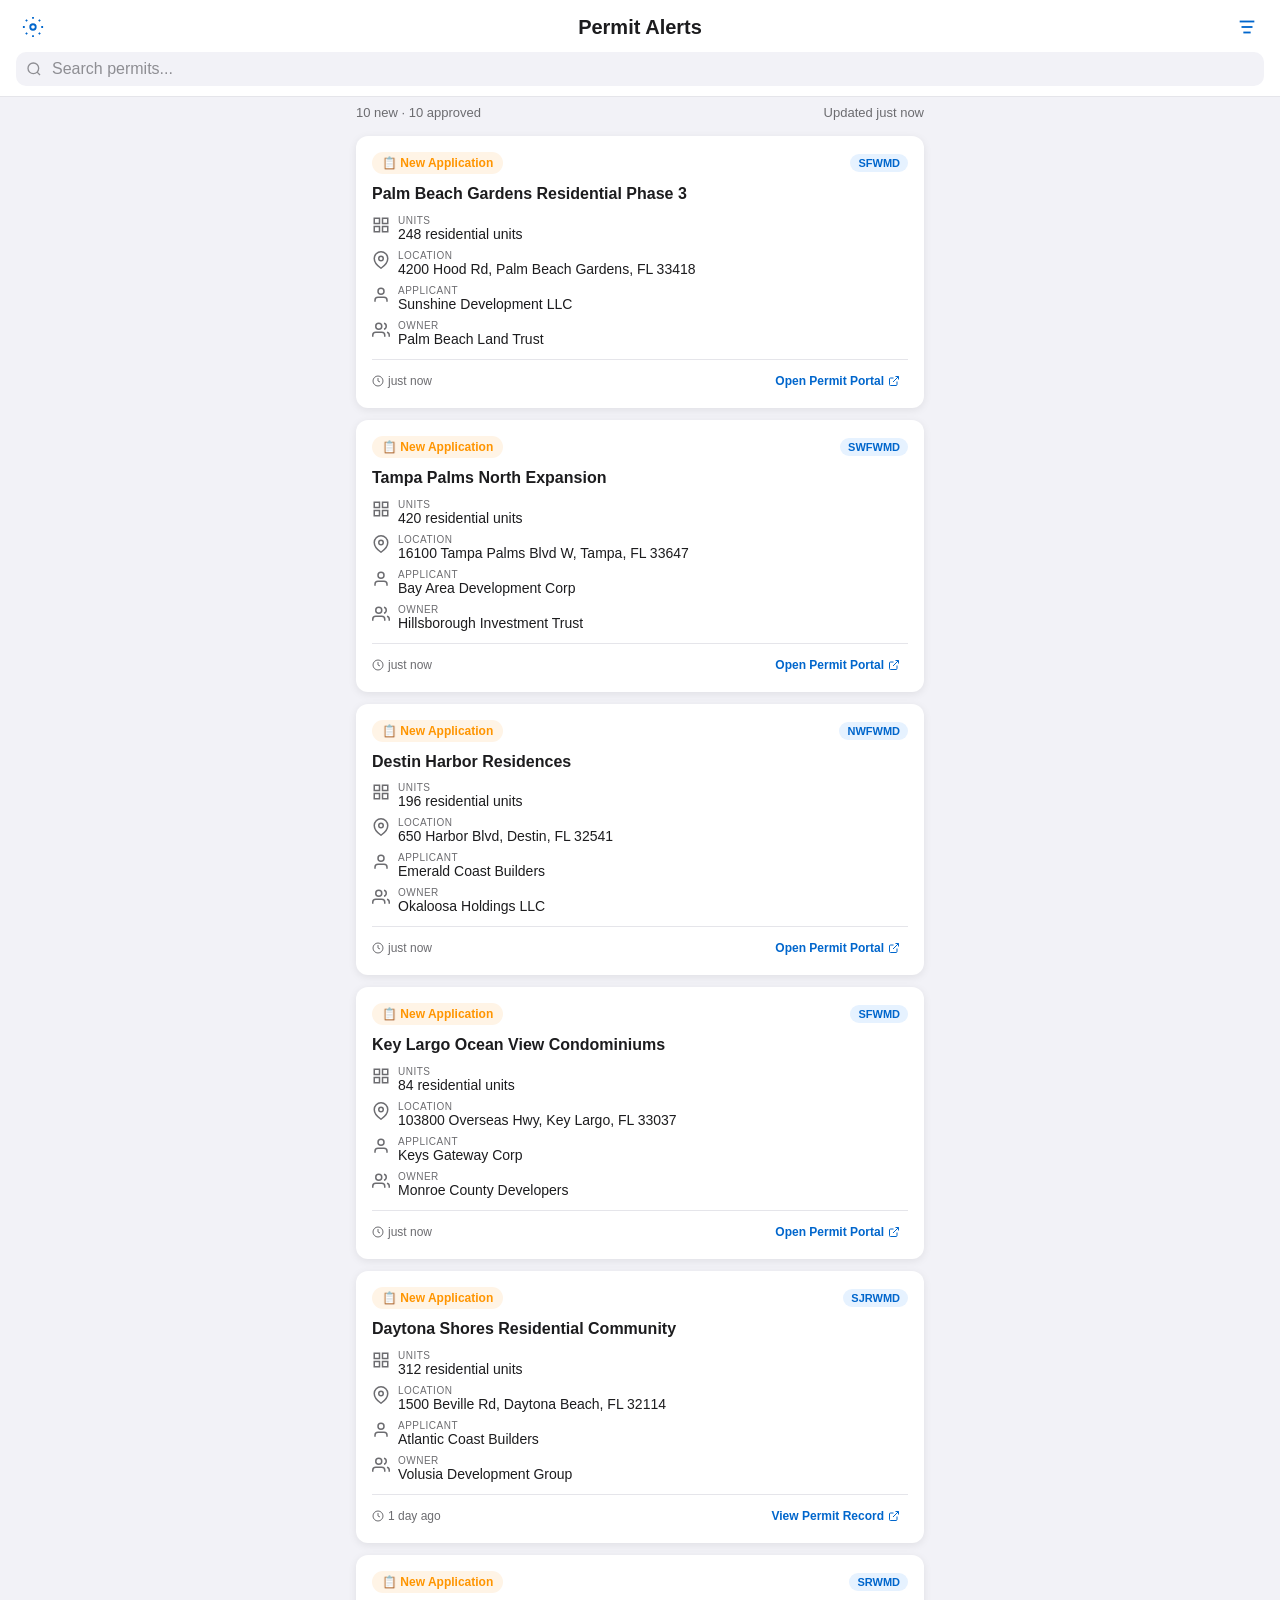
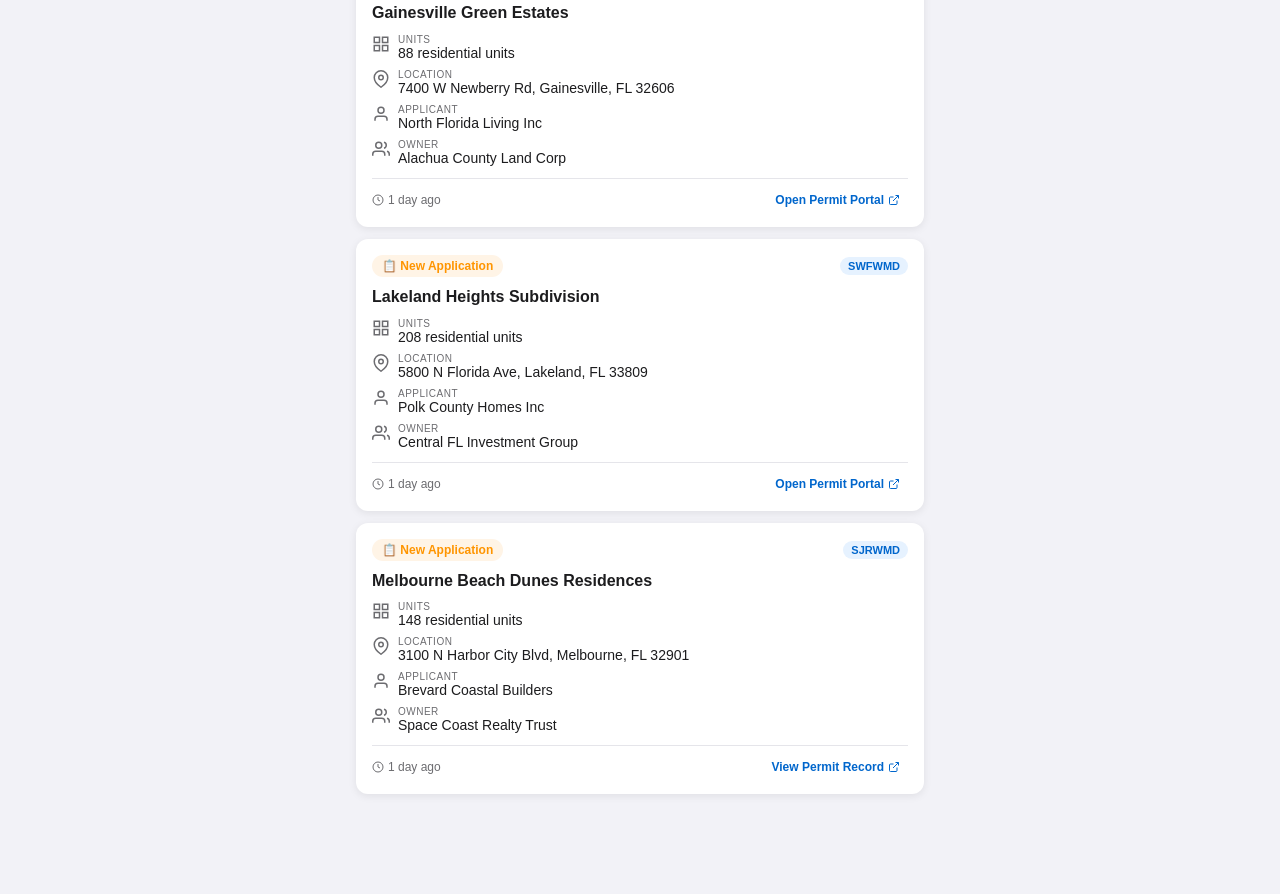
==== index.html @ a098323e "Copy webapp files to root for GitHub Pages deployment GitHub Pages serves from the root directory. C" ====
<!DOCTYPE html>
<html lang="en">
<head>
    <meta charset="UTF-8">
    <meta name="viewport" content="width=device-width, initial-scale=1.0, viewport-fit=cover">
    <meta name="apple-mobile-web-app-capable" content="yes">
    <meta name="apple-mobile-web-app-status-bar-style" content="black-translucent">
    <meta name="apple-mobile-web-app-title" content="FL Permits">
    <meta name="theme-color" content="#0066cc">
    <meta name="description" content="Track Florida residential water management district permits">

    <title>FL Water Permit Tracker</title>

    <link rel="manifest" href="manifest.json">
    <link rel="apple-touch-icon" href="icons/icon-192.png">
    <link rel="stylesheet" href="css/styles.css">
</head>
<body>
    <!-- App Shell -->
    <div id="app">
        <!-- Header -->
        <header class="app-header">
            <div class="header-content">
                <div class="header-left">
                    <button id="settings-btn" class="icon-btn" aria-label="Settings">
                        <svg width="22" height="22" viewBox="0 0 24 24" fill="none" stroke="currentColor" stroke-width="2">
                            <circle cx="12" cy="12" r="3"/><path d="M12 1v2M12 21v2M4.22 4.22l1.42 1.42M18.36 18.36l1.42 1.42M1 12h2M21 12h2M4.22 19.78l1.42-1.42M18.36 5.64l1.42-1.42"/>
                        </svg>
                    </button>
                </div>
                <h1 class="header-title">Permit Alerts</h1>
                <div class="header-right">
                    <button id="filter-btn" class="icon-btn" aria-label="Filter">
                        <svg width="22" height="22" viewBox="0 0 24 24" fill="none" stroke="currentColor" stroke-width="2">
                            <line x1="4" y1="6" x2="20" y2="6"/><line x1="6" y1="12" x2="18" y2="12"/><line x1="8" y1="18" x2="16" y2="18"/>
                        </svg>
                        <span id="filter-badge" class="filter-badge hidden">0</span>
                    </button>
                </div>
            </div>
            <!-- Search Bar -->
            <div class="search-container">
                <svg class="search-icon" width="16" height="16" viewBox="0 0 24 24" fill="none" stroke="currentColor" stroke-width="2">
                    <circle cx="11" cy="11" r="8"/><line x1="21" y1="21" x2="16.65" y2="16.65"/>
                </svg>
                <input type="search" id="search-input" class="search-input" placeholder="Search permits...">
            </div>
        </header>

        <!-- Summary Bar -->
        <div id="summary-bar" class="summary-bar">
            <span id="summary-text" class="summary-text"></span>
            <span id="update-time" class="update-time"></span>
        </div>

        <!-- Active Filters Bar -->
        <div id="active-filters" class="active-filters hidden">
            <span class="filter-info">
                <svg width="14" height="14" viewBox="0 0 24 24" fill="none" stroke="currentColor" stroke-width="2">
                    <line x1="4" y1="6" x2="20" y2="6"/><line x1="6" y1="12" x2="18" y2="12"/><line x1="8" y1="18" x2="16" y2="18"/>
                </svg>
                <span id="filter-count-text"></span>
            </span>
            <button id="clear-filters-btn" class="clear-filters-btn">Clear</button>
        </div>

        <!-- Main Permit Feed -->
        <main id="permit-feed" class="permit-feed">
            <!-- Cards injected here -->
        </main>

        <!-- Loading Spinner -->
        <div id="loading-spinner" class="loading-spinner">
            <div class="spinner"></div>
            <p>Loading permits...</p>
        </div>

        <!-- Load More Spinner -->
        <div id="load-more" class="load-more hidden">
            <div class="spinner small"></div>
        </div>

        <!-- End of List -->
        <div id="end-of-list" class="end-of-list hidden">
            All permits loaded
        </div>

        <!-- Empty State -->
        <div id="empty-state" class="empty-state hidden">
            <svg width="48" height="48" viewBox="0 0 24 24" fill="none" stroke="#999" stroke-width="1.5">
                <circle cx="11" cy="11" r="8"/><line x1="21" y1="21" x2="16.65" y2="16.65"/>
            </svg>
            <h3>No permits match your filters</h3>
            <p>Try adjusting your filter criteria or search terms.</p>
            <button id="reset-filters-btn" class="btn-secondary">Reset Filters</button>
        </div>
    </div>

    <!-- Detail Modal -->
    <div id="detail-modal" class="modal hidden">
        <div class="modal-content">
            <div class="modal-header">
                <button id="detail-back-btn" class="icon-btn" aria-label="Back">
                    <svg width="22" height="22" viewBox="0 0 24 24" fill="none" stroke="currentColor" stroke-width="2">
                        <polyline points="15 18 9 12 15 6"/>
                    </svg>
                </button>
                <h2 class="modal-title">Permit Details</h2>
                <div style="width:36px"></div>
            </div>
            <div id="detail-body" class="modal-body">
                <!-- Injected by JS -->
            </div>
        </div>
    </div>

    <!-- Filter Modal -->
    <div id="filter-modal" class="modal hidden">
        <div class="modal-content">
            <div class="modal-header">
                <div style="width:50px"></div>
                <h2 class="modal-title">Filters</h2>
                <button id="filter-done-btn" class="text-btn">Done</button>
            </div>
            <div class="modal-body" id="filter-body">
                <!-- Districts -->
                <div class="filter-section">
                    <h3 class="filter-section-title">Water Management Districts</h3>
                    <div id="district-filters"></div>
                </div>
                <!-- Statuses -->
                <div class="filter-section">
                    <h3 class="filter-section-title">Permit Status</h3>
                    <div id="status-filters"></div>
                </div>
                <!-- Sort -->
                <div class="filter-section">
                    <h3 class="filter-section-title">Sort Order</h3>
                    <div id="sort-options"></div>
                </div>
                <!-- Reset -->
                <div class="filter-section">
                    <button id="reset-all-btn" class="btn-destructive">Reset All Filters</button>
                </div>
            </div>
        </div>
    </div>

    <!-- Settings Modal -->
    <div id="settings-modal" class="modal hidden">
        <div class="modal-content">
            <div class="modal-header">
                <div style="width:50px"></div>
                <h2 class="modal-title">Settings</h2>
                <button id="settings-done-btn" class="text-btn">Done</button>
            </div>
            <div class="modal-body">
                <div class="filter-section">
                    <h3 class="filter-section-title">Notifications</h3>
                    <div class="toggle-row">
                        <span>Daily Update Alerts</span>
                        <label class="toggle">
                            <input type="checkbox" id="notif-toggle" checked>
                            <span class="toggle-slider"></span>
                        </label>
                    </div>
                    <p class="setting-hint" id="notif-hint">Updates daily at 4:00 PM EST</p>
                </div>
                <div class="filter-section">
                    <h3 class="filter-section-title">Water Management Districts</h3>
                    <div id="district-links"></div>
                </div>
                <div class="filter-section">
                    <h3 class="filter-section-title">About</h3>
                    <div class="info-row"><span>Version</span><span class="secondary">1.0.0</span></div>
                    <div class="info-row"><span>Data Source</span><span class="secondary">FL Water Mgmt Districts</span></div>
                </div>
            </div>
        </div>
    </div>

    <script src="js/data.js"></script>
    <script src="js/app.js"></script>
</body>
</html>
---- css/styles.css ----
/* ========================================
   FL Water Permit Tracker - PWA Styles
   ======================================== */

:root {
    --primary: #0066cc;
    --primary-light: #e6f0ff;
    --green: #34c759;
    --green-light: #e8f9ee;
    --orange: #ff9500;
    --orange-light: #fff4e6;
    --red: #ff3b30;
    --red-light: #ffe8e6;
    --blue: #007aff;
    --blue-light: #e6f2ff;
    --gray: #8e8e93;
    --gray-light: #f2f2f7;
    --gray-medium: #c7c7cc;
    --text-primary: #1c1c1e;
    --text-secondary: #6c6c70;
    --bg: #f2f2f7;
    --card-bg: #ffffff;
    --header-bg: #ffffff;
    --divider: #e5e5ea;
    --shadow: rgba(0,0,0,0.08);
    --radius: 12px;
    --safe-top: env(safe-area-inset-top, 0px);
    --safe-bottom: env(safe-area-inset-bottom, 0px);
}

@media (prefers-color-scheme: dark) {
    :root {
        --text-primary: #f5f5f7;
        --text-secondary: #98989d;
        --bg: #000000;
        --card-bg: #1c1c1e;
        --header-bg: #1c1c1e;
        --divider: #38383a;
        --shadow: rgba(0,0,0,0.3);
        --gray-light: #2c2c2e;
        --primary-light: #1a3352;
        --green-light: #1a3326;
        --orange-light: #332a1a;
        --red-light: #331a1a;
        --blue-light: #1a2a3d;
    }
}

* {
    margin: 0;
    padding: 0;
    box-sizing: border-box;
    -webkit-tap-highlight-color: transparent;
}

body {
    font-family: -apple-system, BlinkMacSystemFont, 'SF Pro Text', 'Helvetica Neue', sans-serif;
    background: var(--bg);
    color: var(--text-primary);
    -webkit-font-smoothing: antialiased;
    overflow-x: hidden;
}

/* ---- Header ---- */

.app-header {
    position: sticky;
    top: 0;
    z-index: 100;
    background: var(--header-bg);
    padding-top: var(--safe-top);
    border-bottom: 1px solid var(--divider);
}

.header-content {
    display: flex;
    align-items: center;
    justify-content: space-between;
    padding: 10px 16px 8px;
}

.header-title {
    font-size: 20px;
    font-weight: 700;
}

.header-left, .header-right {
    width: 40px;
    display: flex;
    align-items: center;
}

.header-right {
    justify-content: flex-end;
}

.icon-btn {
    background: none;
    border: none;
    color: var(--primary);
    cursor: pointer;
    padding: 6px;
    border-radius: 8px;
    position: relative;
    display: flex;
    align-items: center;
    justify-content: center;
}

.icon-btn:active {
    background: var(--gray-light);
}

.text-btn {
    background: none;
    border: none;
    color: var(--primary);
    font-size: 16px;
    font-weight: 600;
    cursor: pointer;
    padding: 6px 12px;
}

.filter-badge {
    position: absolute;
    top: 2px;
    right: 2px;
    width: 8px;
    height: 8px;
    background: var(--red);
    border-radius: 50%;
}

/* ---- Search ---- */

.search-container {
    position: relative;
    padding: 0 16px 10px;
}

.search-icon {
    position: absolute;
    left: 26px;
    top: 50%;
    transform: translateY(calc(-50% - 5px));
    color: var(--gray);
}

.search-input {
    width: 100%;
    padding: 8px 12px 8px 36px;
    border: none;
    border-radius: 10px;
    background: var(--gray-light);
    font-size: 16px;
    color: var(--text-primary);
    outline: none;
    -webkit-appearance: none;
}

.search-input::placeholder {
    color: var(--gray);
}

/* ---- Summary Bar ---- */

.summary-bar {
    display: flex;
    justify-content: space-between;
    align-items: center;
    padding: 8px 16px;
    font-size: 13px;
    color: var(--text-secondary);
}

.active-filters {
    display: flex;
    align-items: center;
    justify-content: space-between;
    padding: 6px 16px;
    background: var(--blue-light);
    font-size: 13px;
    color: var(--primary);
}

.filter-info {
    display: flex;
    align-items: center;
    gap: 6px;
}

.clear-filters-btn {
    background: none;
    border: none;
    color: var(--primary);
    font-size: 13px;
    font-weight: 600;
    cursor: pointer;
}

/* ---- Permit Feed ---- */

.permit-feed {
    padding: 8px 16px 100px;
    display: flex;
    flex-direction: column;
    gap: 12px;
}

/* ---- Permit Card ---- */

.permit-card {
    background: var(--card-bg);
    border-radius: var(--radius);
    padding: 16px;
    box-shadow: 0 2px 8px var(--shadow);
    cursor: pointer;
    transition: transform 0.15s ease;
}

.permit-card:active {
    transform: scale(0.98);
}

.card-header {
    display: flex;
    justify-content: space-between;
    align-items: center;
    margin-bottom: 10px;
}

.status-badge {
    display: inline-flex;
    align-items: center;
    gap: 4px;
    padding: 4px 10px;
    border-radius: 20px;
    font-size: 12px;
    font-weight: 600;
}

.status-badge.new-application {
    background: var(--orange-light);
    color: var(--orange);
}

.status-badge.approved {
    background: var(--green-light);
    color: var(--green);
}

.status-badge.under-review {
    background: var(--blue-light);
    color: var(--blue);
}

.status-badge.denied {
    background: var(--red-light);
    color: var(--red);
}

.status-badge.expired {
    background: var(--gray-light);
    color: var(--gray);
}

.district-tag {
    font-size: 11px;
    font-weight: 700;
    padding: 3px 8px;
    border-radius: 20px;
    background: var(--blue-light);
    color: var(--primary);
}

.card-project {
    font-size: 16px;
    font-weight: 600;
    margin-bottom: 10px;
    line-height: 1.3;
}

.card-info {
    display: flex;
    flex-direction: column;
    gap: 8px;
    margin-bottom: 12px;
}

.info-item {
    display: flex;
    align-items: flex-start;
    gap: 8px;
}

.info-item .info-icon {
    width: 18px;
    height: 18px;
    flex-shrink: 0;
    color: var(--text-secondary);
    margin-top: 1px;
}

.info-item .info-content {
    flex: 1;
}

.info-label {
    font-size: 10px;
    text-transform: uppercase;
    color: var(--text-secondary);
    letter-spacing: 0.5px;
}

.info-value {
    font-size: 14px;
    color: var(--text-primary);
}

.card-divider {
    border: none;
    border-top: 1px solid var(--divider);
    margin: 0 0 10px;
}

.card-footer {
    display: flex;
    justify-content: space-between;
    align-items: center;
}

.card-date {
    font-size: 12px;
    color: var(--text-secondary);
    display: flex;
    align-items: center;
    gap: 4px;
}

.district-link {
    font-size: 12px;
    font-weight: 600;
    color: var(--primary);
    text-decoration: none;
    display: flex;
    align-items: center;
    gap: 4px;
    padding: 4px 8px;
    border-radius: 6px;
    background: none;
    border: none;
    cursor: pointer;
}

.district-link:active {
    background: var(--primary-light);
}

/* ---- Loading / Empty States ---- */

.loading-spinner {
    display: flex;
    flex-direction: column;
    align-items: center;
    justify-content: center;
    padding: 60px 20px;
    color: var(--text-secondary);
    font-size: 14px;
    gap: 16px;
}

.spinner {
    width: 32px;
    height: 32px;
    border: 3px solid var(--gray-light);
    border-top-color: var(--primary);
    border-radius: 50%;
    animation: spin 0.8s linear infinite;
}

.spinner.small {
    width: 24px;
    height: 24px;
    border-width: 2px;
}

@keyframes spin {
    to { transform: rotate(360deg); }
}

.load-more {
    display: flex;
    justify-content: center;
    padding: 20px;
}

.end-of-list {
    text-align: center;
    padding: 20px;
    font-size: 13px;
    color: var(--text-secondary);
}

.empty-state {
    display: flex;
    flex-direction: column;
    align-items: center;
    text-align: center;
    padding: 60px 20px;
    gap: 12px;
    color: var(--text-secondary);
}

.empty-state h3 {
    color: var(--text-primary);
    font-size: 18px;
}

.empty-state p {
    font-size: 14px;
}

/* ---- Buttons ---- */

.btn-secondary {
    padding: 10px 20px;
    border: 1.5px solid var(--primary);
    border-radius: 10px;
    background: none;
    color: var(--primary);
    font-size: 15px;
    font-weight: 600;
    cursor: pointer;
    margin-top: 8px;
}

.btn-primary {
    display: flex;
    align-items: center;
    justify-content: center;
    gap: 8px;
    width: 100%;
    padding: 14px;
    border: none;
    border-radius: var(--radius);
    background: var(--primary);
    color: white;
    font-size: 16px;
    font-weight: 600;
    cursor: pointer;
}

.btn-primary:active {
    opacity: 0.85;
}

.btn-destructive {
    width: 100%;
    padding: 12px;
    border: none;
    border-radius: 10px;
    background: none;
    color: var(--red);
    font-size: 16px;
    font-weight: 500;
    cursor: pointer;
    text-align: center;
}

/* ---- Modals ---- */

.modal {
    position: fixed;
    inset: 0;
    z-index: 200;
    background: var(--bg);
    transform: translateX(100%);
    transition: transform 0.3s cubic-bezier(0.25, 0.46, 0.45, 0.94);
    overflow: hidden;
}

.modal.visible {
    transform: translateX(0);
}

.modal-content {
    height: 100%;
    display: flex;
    flex-direction: column;
}

.modal-header {
    display: flex;
    align-items: center;
    justify-content: space-between;
    padding: 10px 16px;
    padding-top: calc(10px + var(--safe-top));
    background: var(--header-bg);
    border-bottom: 1px solid var(--divider);
    min-height: 50px;
}

.modal-title {
    font-size: 18px;
    font-weight: 600;
}

.modal-body {
    flex: 1;
    overflow-y: auto;
    -webkit-overflow-scrolling: touch;
    padding-bottom: calc(20px + var(--safe-bottom));
}

/* ---- Detail View ---- */

.detail-header-card {
    background: var(--gray-light);
    border-radius: var(--radius);
    padding: 16px;
    margin: 16px;
}

.detail-project-name {
    font-size: 20px;
    font-weight: 700;
    margin: 8px 0 4px;
}

.detail-app-number {
    font-size: 14px;
    color: var(--text-secondary);
}

.detail-district-name {
    font-size: 12px;
    color: var(--text-secondary);
    text-align: right;
}

.detail-section {
    background: var(--gray-light);
    border-radius: var(--radius);
    padding: 16px;
    margin: 0 16px 12px;
}

.detail-section-title {
    font-size: 15px;
    font-weight: 600;
    margin-bottom: 12px;
}

.detail-row {
    margin-bottom: 10px;
}

.detail-row:last-child {
    margin-bottom: 0;
}

.detail-row .info-label {
    font-size: 11px;
    text-transform: uppercase;
    color: var(--text-secondary);
    letter-spacing: 0.5px;
    margin-bottom: 2px;
}

.detail-row .info-value {
    font-size: 15px;
}

.detail-link-btn {
    margin: 16px;
}

/* ---- Filter View ---- */

.filter-section {
    padding: 16px;
    border-bottom: 1px solid var(--divider);
}

.filter-section-title {
    font-size: 13px;
    font-weight: 600;
    text-transform: uppercase;
    color: var(--text-secondary);
    letter-spacing: 0.5px;
    margin-bottom: 12px;
}

.toggle-row {
    display: flex;
    justify-content: space-between;
    align-items: center;
    padding: 8px 0;
    font-size: 16px;
}

.toggle {
    position: relative;
    display: inline-block;
    width: 51px;
    height: 31px;
    flex-shrink: 0;
}

.toggle input {
    opacity: 0;
    width: 0;
    height: 0;
}

.toggle-slider {
    position: absolute;
    inset: 0;
    background: var(--gray-medium);
    border-radius: 31px;
    transition: 0.3s;
    cursor: pointer;
}

.toggle-slider::before {
    content: '';
    position: absolute;
    width: 27px;
    height: 27px;
    left: 2px;
    bottom: 2px;
    background: white;
    border-radius: 50%;
    transition: 0.3s;
    box-shadow: 0 1px 3px rgba(0,0,0,0.2);
}

.toggle input:checked + .toggle-slider {
    background: var(--green);
}

.toggle input:checked + .toggle-slider::before {
    transform: translateX(20px);
}

.filter-toggle-row {
    display: flex;
    justify-content: space-between;
    align-items: center;
    padding: 10px 0;
    border-bottom: 1px solid var(--divider);
}

.filter-toggle-row:last-child {
    border-bottom: none;
}

.filter-toggle-label {
    display: flex;
    flex-direction: column;
    gap: 2px;
}

.filter-toggle-name {
    font-size: 16px;
}

.filter-toggle-desc {
    font-size: 12px;
    color: var(--text-secondary);
}

.sort-option {
    display: flex;
    align-items: center;
    justify-content: space-between;
    padding: 12px 0;
    border-bottom: 1px solid var(--divider);
    cursor: pointer;
    font-size: 16px;
}

.sort-option:last-child {
    border-bottom: none;
}

.sort-check {
    color: var(--primary);
    font-weight: 700;
    font-size: 18px;
}

/* ---- Settings ---- */

.setting-hint {
    font-size: 13px;
    color: var(--text-secondary);
    margin-top: 4px;
}

.info-row {
    display: flex;
    justify-content: space-between;
    padding: 10px 0;
    font-size: 16px;
    border-bottom: 1px solid var(--divider);
}

.info-row:last-child {
    border-bottom: none;
}

.secondary {
    color: var(--text-secondary);
    font-size: 14px;
}

.district-link-item {
    display: flex;
    justify-content: space-between;
    align-items: center;
    padding: 12px 0;
    border-bottom: 1px solid var(--divider);
    cursor: pointer;
    text-decoration: none;
    color: var(--text-primary);
}

.district-link-item:last-child {
    border-bottom: none;
}

.district-link-item .district-info {
    display: flex;
    flex-direction: column;
    gap: 2px;
}

.district-link-item .district-name {
    font-size: 16px;
    font-weight: 500;
}

.district-link-item .district-full {
    font-size: 12px;
    color: var(--text-secondary);
}

.district-link-item svg {
    color: var(--gray);
    flex-shrink: 0;
}

/* ---- Pull to Refresh ---- */

.pull-indicator {
    text-align: center;
    padding: 10px;
    color: var(--text-secondary);
    font-size: 13px;
    transition: opacity 0.3s;
}

/* ---- Utility ---- */

.hidden {
    display: none !important;
}

/* ---- Responsive ---- */

@media (min-width: 600px) {
    .permit-feed {
        max-width: 600px;
        margin: 0 auto;
    }
    .summary-bar, .active-filters {
        max-width: 600px;
        margin-left: auto;
        margin-right: auto;
    }
}
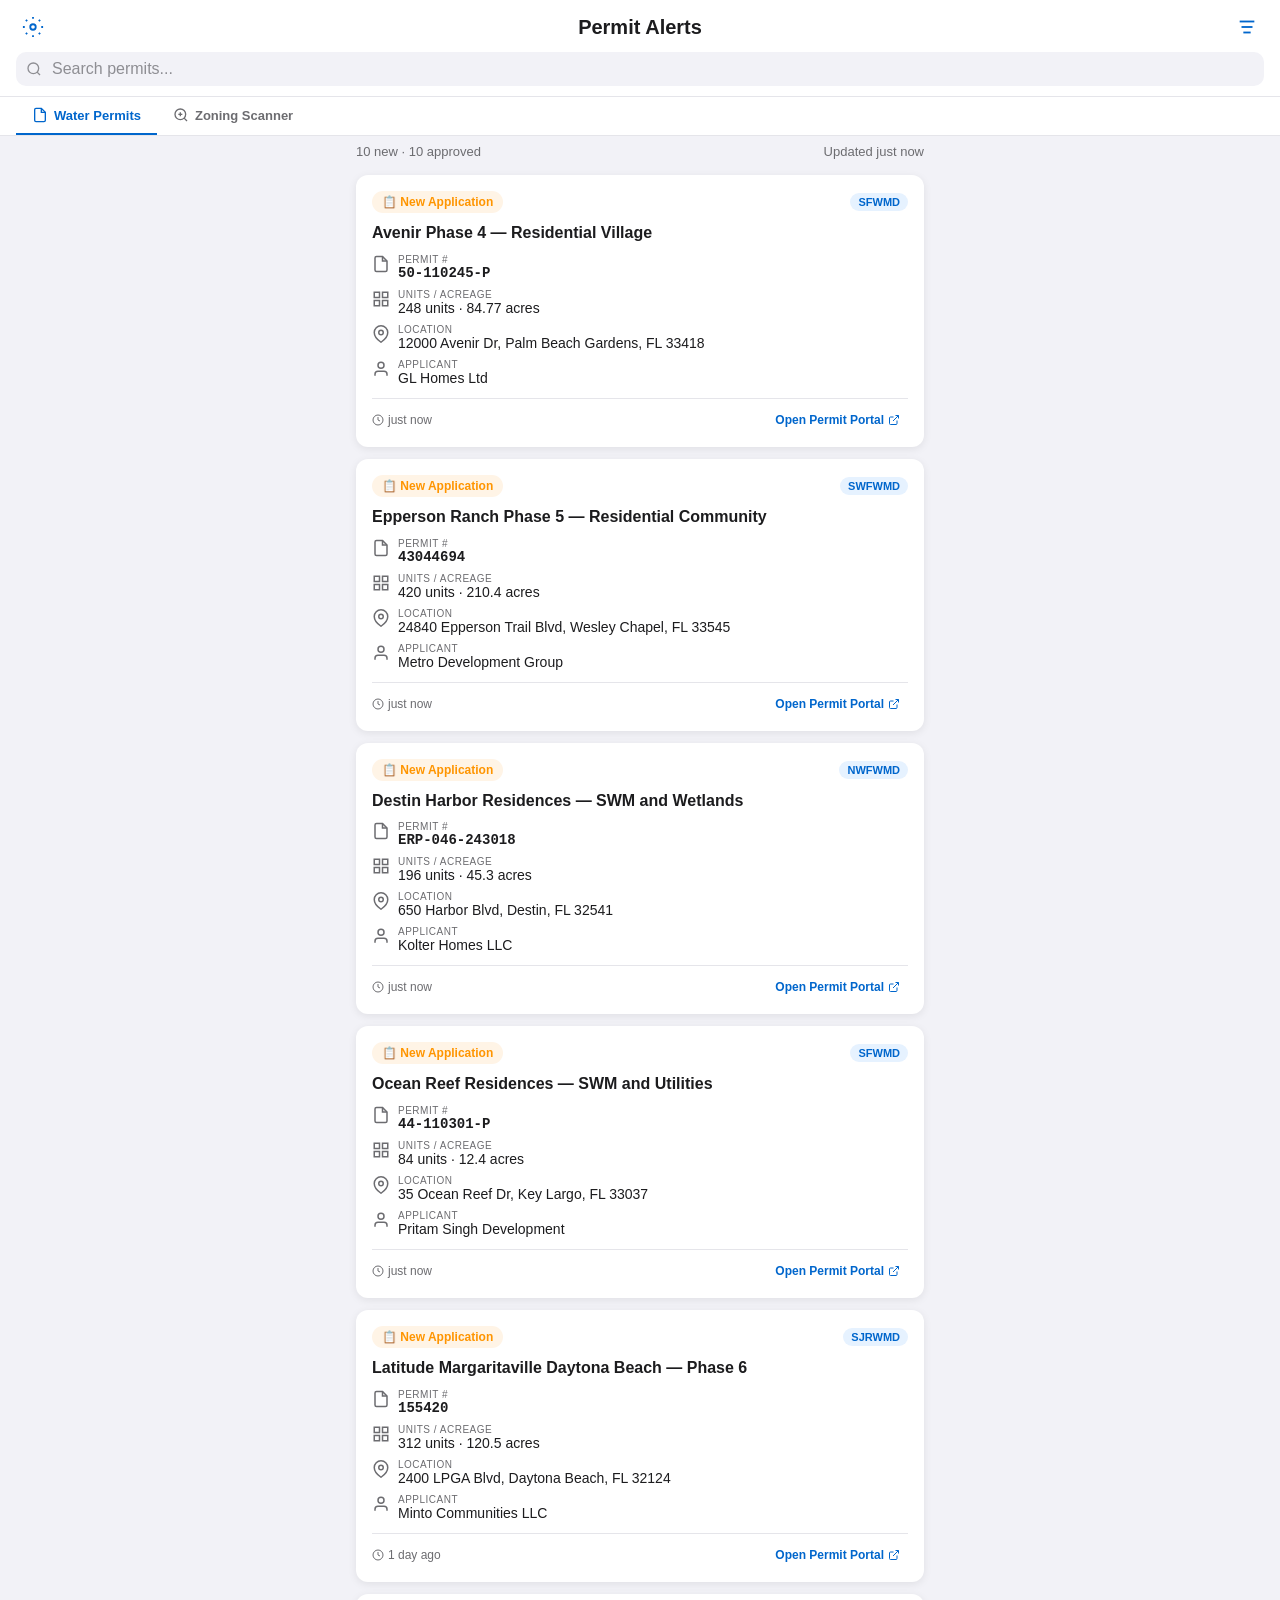
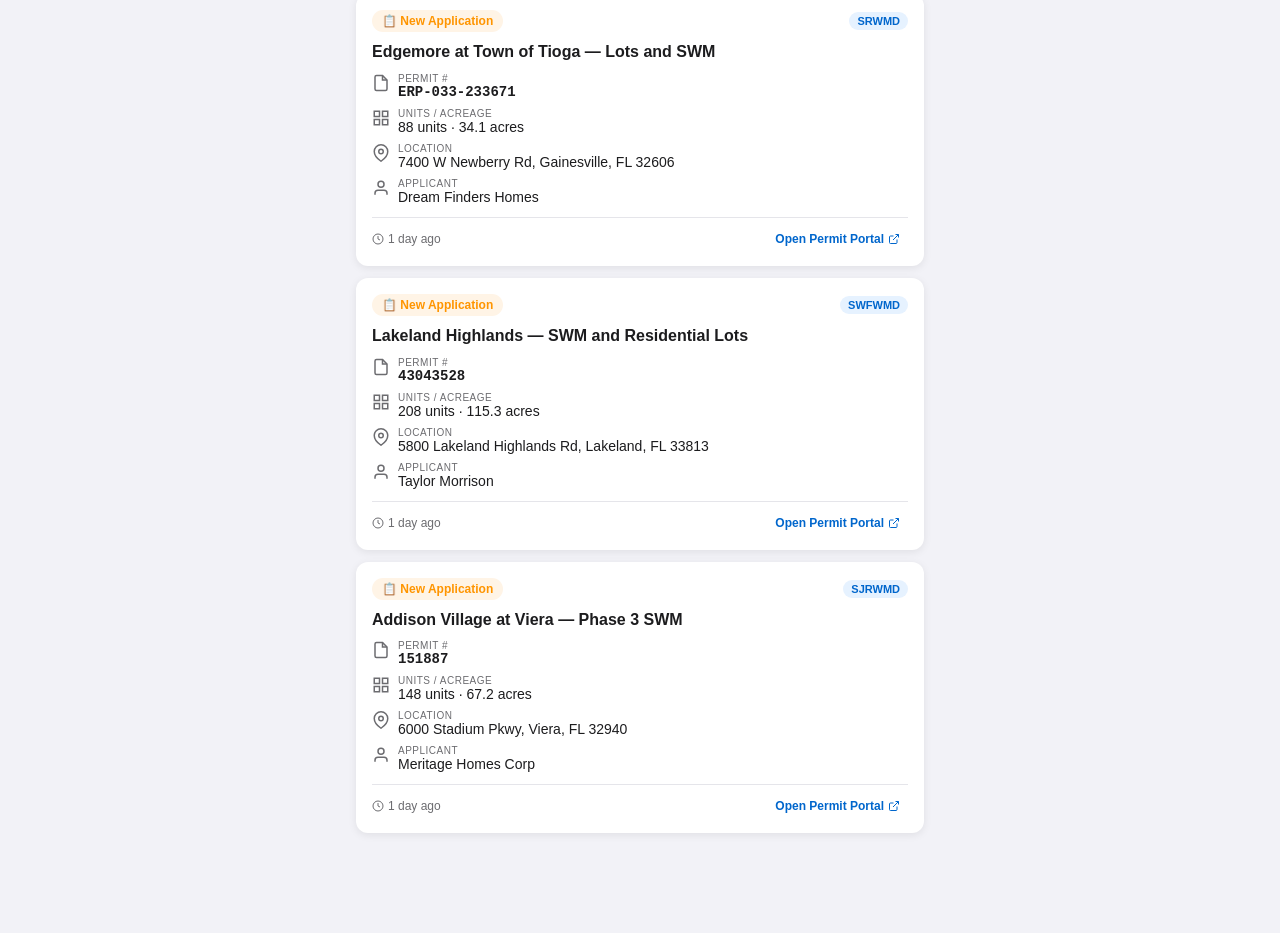
==== commit 3669f9bf: "Add municipal PDF scanner for Florida planning & zoning approvals - Python backend (municipal-scanne" ====
--- a/index.html
+++ b/index.html
@@ -47,6 +47,23 @@
             </div>
         </header>
 
+        <!-- Nav Bar -->
+        <nav class="nav-bar">
+            <a href="index.html" class="nav-link active">
+                <svg width="16" height="16" viewBox="0 0 24 24" fill="none" stroke="currentColor" stroke-width="2">
+                    <path d="M14 2H6a2 2 0 0 0-2 2v16a2 2 0 0 0 2 2h12a2 2 0 0 0 2-2V8z"/><polyline points="14 2 14 8 20 8"/>
+                </svg>
+                Water Permits
+            </a>
+            <a href="scanner.html" class="nav-link">
+                <svg width="16" height="16" viewBox="0 0 24 24" fill="none" stroke="currentColor" stroke-width="2">
+                    <circle cx="11" cy="11" r="8"/><line x1="21" y1="21" x2="16.65" y2="16.65"/>
+                    <line x1="11" y1="8" x2="11" y2="14"/><line x1="8" y1="11" x2="14" y2="11"/>
+                </svg>
+                Zoning Scanner
+            </a>
+        </nav>
+
         <!-- Summary Bar -->
         <div id="summary-bar" class="summary-bar">
             <span id="summary-text" class="summary-text"></span>
--- a/css/styles.css
+++ b/css/styles.css
@@ -131,6 +131,42 @@
     border-radius: 50%;
 }
 
+/* ---- Nav Bar ---- */
+
+.nav-bar {
+    display: flex;
+    background: var(--header-bg);
+    border-bottom: 1px solid var(--divider);
+    padding: 0 16px;
+    gap: 0;
+}
+
+.nav-link {
+    display: flex;
+    align-items: center;
+    gap: 6px;
+    padding: 10px 16px;
+    font-size: 13px;
+    font-weight: 600;
+    color: var(--text-secondary);
+    text-decoration: none;
+    border-bottom: 2px solid transparent;
+    transition: color 0.2s, border-color 0.2s;
+}
+
+.nav-link:hover {
+    color: var(--primary);
+}
+
+.nav-link.active {
+    color: var(--primary);
+    border-bottom-color: var(--primary);
+}
+
+.nav-link svg {
+    flex-shrink: 0;
+}
+
 /* ---- Search ---- */
 
 .search-container {
